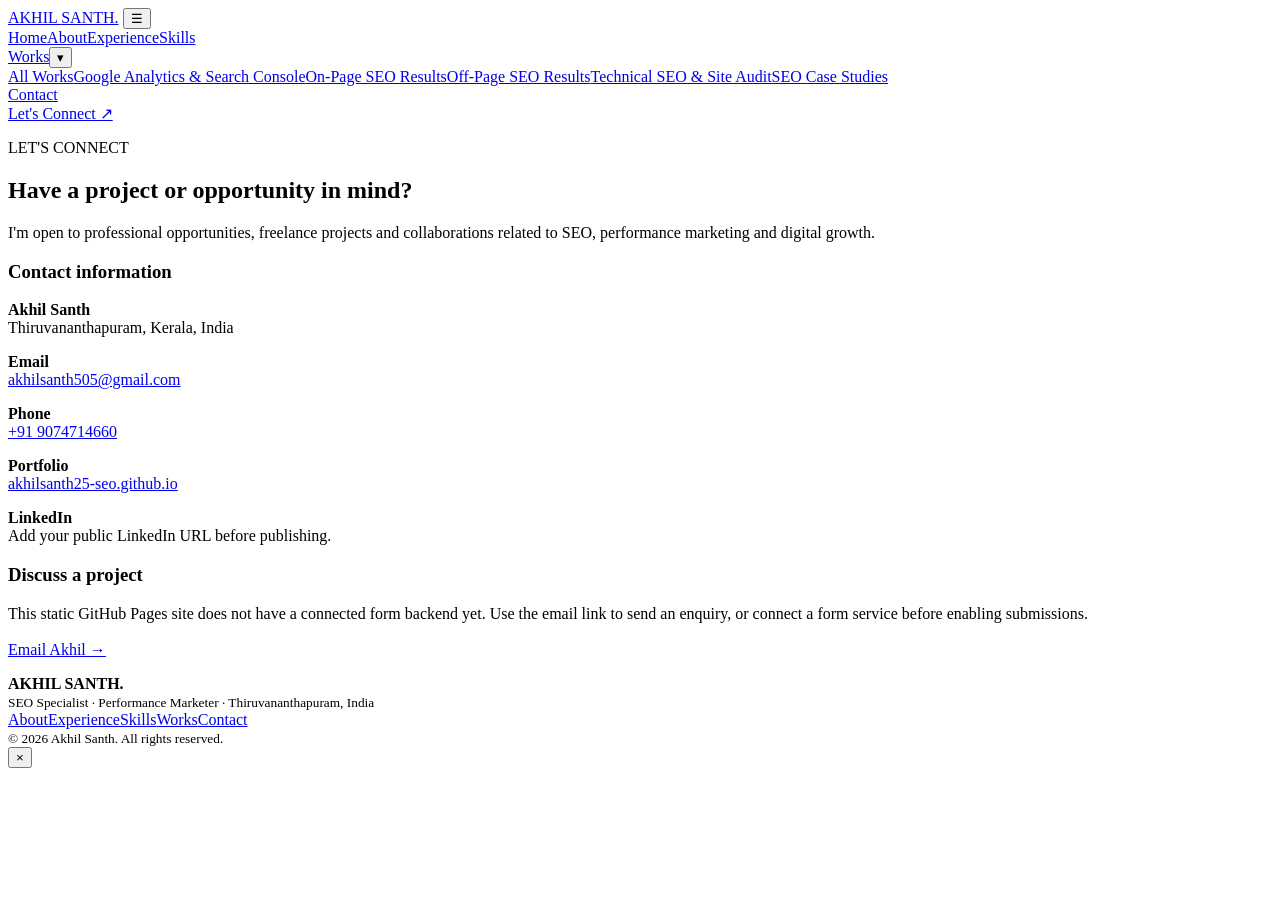
==== contact.html @ 36dccd49 "Add files via upload" ====
<!doctype html><html lang="en"><head><meta charset="utf-8"><meta name="viewport" content="width=device-width,initial-scale=1"><title>Contact Akhil Santh | SEO Specialist &amp; Performance Marketer</title><meta name="description" content="Contact Akhil Santh for SEO consulting, technical SEO, local SEO, e-commerce SEO and performance marketing opportunities."><meta name="robots" content="index,follow"><meta name="theme-color" content="#101a2d"><link rel="canonical" href="https://akhilsanth25-seo.github.io/contact.html"><link rel="preconnect" href="https://fonts.googleapis.com"><link rel="preconnect" href="https://fonts.gstatic.com" crossorigin><link href="https://fonts.googleapis.com/css2?family=Inter:wght@400;500;600;700;800;900&display=swap" rel="stylesheet"><link rel="stylesheet" href="assets/css/style.css"></head><body><header class="site-header"><div class="container nav-wrap">
<a class="brand" href="index.html">AKHIL <span>SANTH.</span></a>
<button class="menu-btn" aria-label="Toggle navigation" aria-expanded="false">☰</button>
<nav class="nav-links" aria-label="Main navigation">
<a href="index.html" >Home</a><a href="about.html" >About</a><a href="experience.html" >Experience</a><a href="skills.html" >Skills</a>
<div class="works-menu"><a class="works-link" href="works/index.html">Works</a><button class="works-toggle" aria-label="Open Works menu" aria-expanded="false" aria-haspopup="true"><span class="chevron">▾</span></button><div class="dropdown"><a href="works/index.html"  class="drop-all">All Works</a><a href="works/analytics-search-console.html"  class="">Google Analytics & Search Console</a><a href="works/on-page-seo.html"  class="">On-Page SEO Results</a><a href="works/off-page-seo.html"  class="">Off-Page SEO Results</a><a href="works/technical-seo-audit.html"  class="">Technical SEO & Site Audit</a><a href="works/case-studies.html"  class="">SEO Case Studies</a></div></div>
<a class="active" href="contact.html">Contact</a>
</nav><a class="nav-cta" href="contact.html">Let's Connect ↗</a></div></header>
<section class="page-intro"><div class="container"><p class="eyebrow">LET'S CONNECT</p><h1>Have a project or opportunity in mind?</h1><p>I'm open to professional opportunities, freelance projects and collaborations related to SEO, performance marketing and digital growth.</p></div></section>
<section class="section"><div class="container grid grid-2"><div class="card"><h3>Contact information</h3><p><strong>Akhil Santh</strong><br>Thiruvananthapuram, Kerala, India</p><p style="margin-top:14px"><strong>Email</strong><br><a href="mailto:akhilsanth505@gmail.com">akhilsanth505@gmail.com</a></p><p style="margin-top:14px"><strong>Phone</strong><br><a href="tel:+919074714660">+91 9074714660</a></p><p style="margin-top:14px"><strong>Portfolio</strong><br><a href="https://akhilsanth25-seo.github.io/">akhilsanth25-seo.github.io</a></p><p style="margin-top:14px"><strong>LinkedIn</strong><br>Add your public LinkedIn URL before publishing.</p></div><div class="card"><h3>Discuss a project</h3><p>This static GitHub Pages site does not have a connected form backend yet. Use the email link to send an enquiry, or connect a form service before enabling submissions.</p><p style="margin-top:18px"><a class="btn btn-blue" href="mailto:akhilsanth505@gmail.com?subject=Portfolio%20Enquiry">Email Akhil →</a></p></div></div></section><footer class="footer"><div class="container footer-inner"><div><strong>AKHIL SANTH.</strong><br><small>SEO Specialist · Performance Marketer · Thiruvananthapuram, India</small></div><div class="footer-links"><a href="about.html">About</a><a href="experience.html">Experience</a><a href="skills.html">Skills</a><a href="works/index.html">Works</a><a href="contact.html">Contact</a></div><small>© <span id="year"></span> Akhil Santh. All rights reserved.</small></div></footer><div class="lightbox" aria-hidden="true"><button class="lightbox-close" aria-label="Close image">×</button><img src="" alt=""></div><script src="assets/js/main.js" defer></script><script>document.getElementById("year").textContent=new Date().getFullYear();</script></body></html>
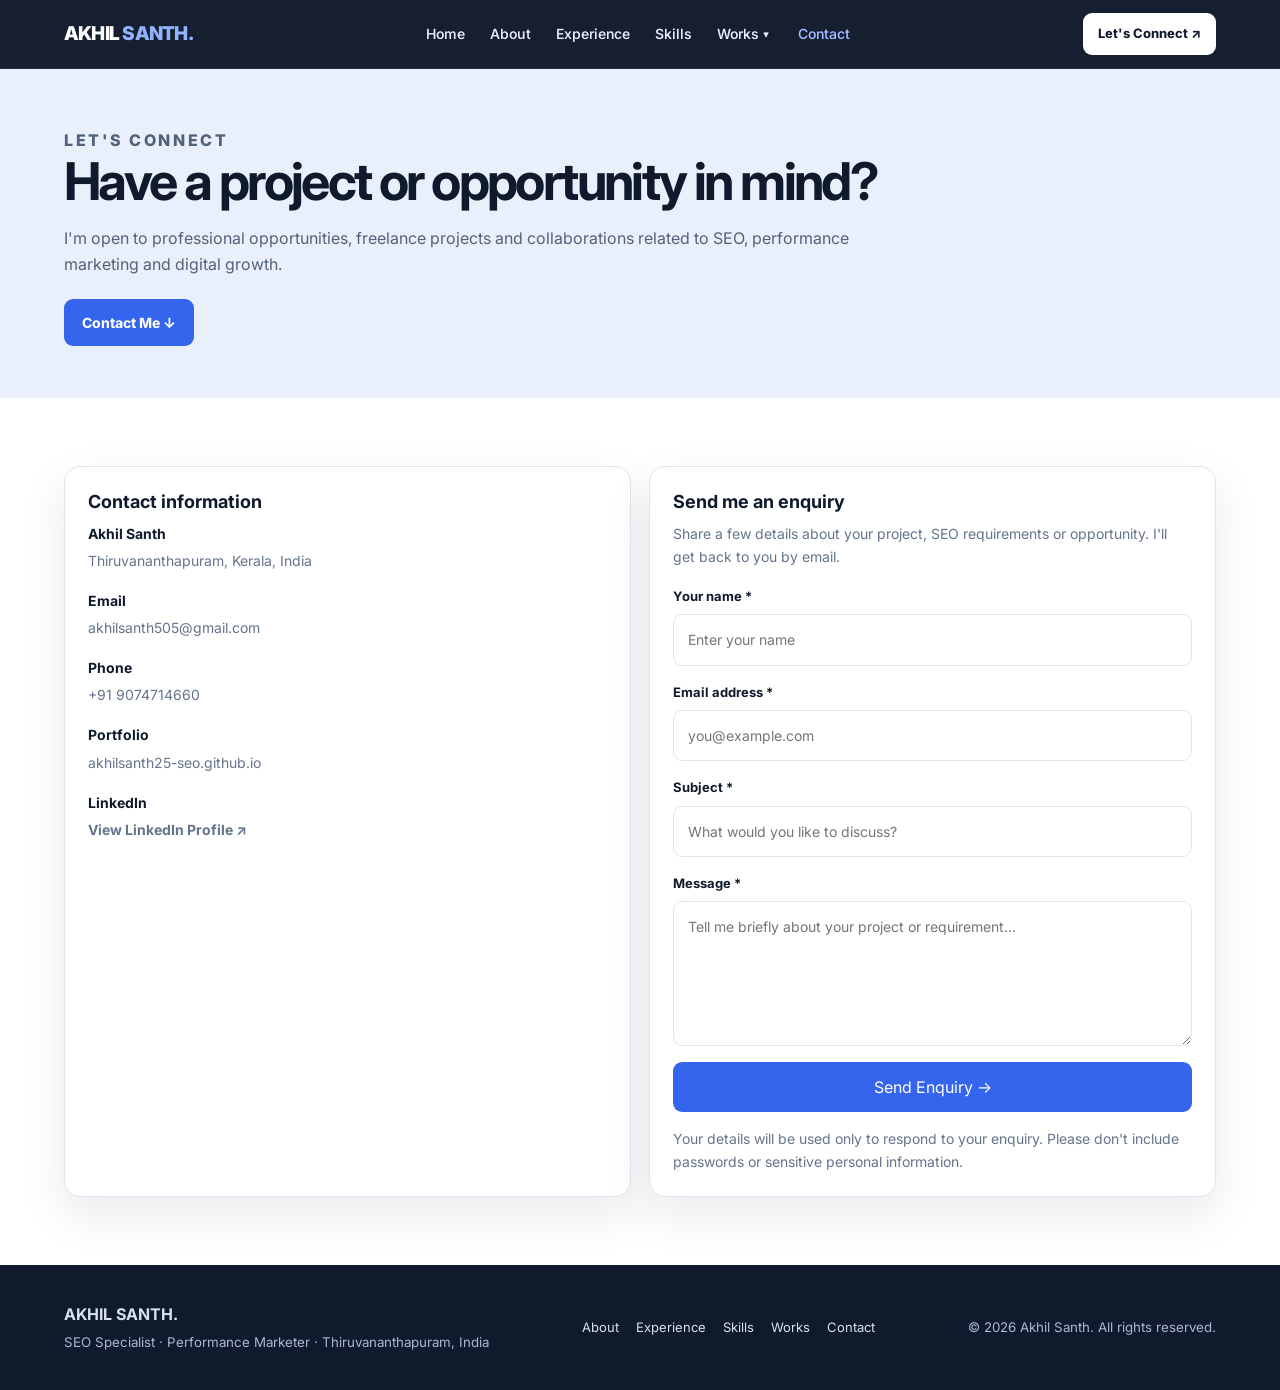
==== commit f650dd9b: "Update contact.html" ====
--- a/contact.html
+++ b/contact.html
@@ -1,10 +1,137 @@
-<!doctype html><html lang="en"><head><meta charset="utf-8"><meta name="viewport" content="width=device-width,initial-scale=1"><title>Contact Akhil Santh | SEO Specialist &amp; Performance Marketer</title><meta name="description" content="Contact Akhil Santh for SEO consulting, technical SEO, local SEO, e-commerce SEO and performance marketing opportunities."><meta name="robots" content="index,follow"><meta name="theme-color" content="#101a2d"><link rel="canonical" href="https://akhilsanth25-seo.github.io/contact.html"><link rel="preconnect" href="https://fonts.googleapis.com"><link rel="preconnect" href="https://fonts.gstatic.com" crossorigin><link href="https://fonts.googleapis.com/css2?family=Inter:wght@400;500;600;700;800;900&display=swap" rel="stylesheet"><link rel="stylesheet" href="assets/css/style.css"></head><body><header class="site-header"><div class="container nav-wrap">
-<a class="brand" href="index.html">AKHIL <span>SANTH.</span></a>
-<button class="menu-btn" aria-label="Toggle navigation" aria-expanded="false">☰</button>
-<nav class="nav-links" aria-label="Main navigation">
-<a href="index.html" >Home</a><a href="about.html" >About</a><a href="experience.html" >Experience</a><a href="skills.html" >Skills</a>
-<div class="works-menu"><a class="works-link" href="works/index.html">Works</a><button class="works-toggle" aria-label="Open Works menu" aria-expanded="false" aria-haspopup="true"><span class="chevron">▾</span></button><div class="dropdown"><a href="works/index.html"  class="drop-all">All Works</a><a href="works/analytics-search-console.html"  class="">Google Analytics & Search Console</a><a href="works/on-page-seo.html"  class="">On-Page SEO Results</a><a href="works/off-page-seo.html"  class="">Off-Page SEO Results</a><a href="works/technical-seo-audit.html"  class="">Technical SEO & Site Audit</a><a href="works/case-studies.html"  class="">SEO Case Studies</a></div></div>
-<a class="active" href="contact.html">Contact</a>
-</nav><a class="nav-cta" href="contact.html">Let's Connect ↗</a></div></header>
-<section class="page-intro"><div class="container"><p class="eyebrow">LET'S CONNECT</p><h1>Have a project or opportunity in mind?</h1><p>I'm open to professional opportunities, freelance projects and collaborations related to SEO, performance marketing and digital growth.</p></div></section>
-<section class="section"><div class="container grid grid-2"><div class="card"><h3>Contact information</h3><p><strong>Akhil Santh</strong><br>Thiruvananthapuram, Kerala, India</p><p style="margin-top:14px"><strong>Email</strong><br><a href="mailto:akhilsanth505@gmail.com">akhilsanth505@gmail.com</a></p><p style="margin-top:14px"><strong>Phone</strong><br><a href="tel:+919074714660">+91 9074714660</a></p><p style="margin-top:14px"><strong>Portfolio</strong><br><a href="https://akhilsanth25-seo.github.io/">akhilsanth25-seo.github.io</a></p><p style="margin-top:14px"><strong>LinkedIn</strong><br>Add your public LinkedIn URL before publishing.</p></div><div class="card"><h3>Discuss a project</h3><p>This static GitHub Pages site does not have a connected form backend yet. Use the email link to send an enquiry, or connect a form service before enabling submissions.</p><p style="margin-top:18px"><a class="btn btn-blue" href="mailto:akhilsanth505@gmail.com?subject=Portfolio%20Enquiry">Email Akhil →</a></p></div></div></section><footer class="footer"><div class="container footer-inner"><div><strong>AKHIL SANTH.</strong><br><small>SEO Specialist · Performance Marketer · Thiruvananthapuram, India</small></div><div class="footer-links"><a href="about.html">About</a><a href="experience.html">Experience</a><a href="skills.html">Skills</a><a href="works/index.html">Works</a><a href="contact.html">Contact</a></div><small>© <span id="year"></span> Akhil Santh. All rights reserved.</small></div></footer><div class="lightbox" aria-hidden="true"><button class="lightbox-close" aria-label="Close image">×</button><img src="" alt=""></div><script src="assets/js/main.js" defer></script><script>document.getElementById("year").textContent=new Date().getFullYear();</script></body></html>+<!doctype html>
+<html lang="en">
+<head>
+  <meta charset="utf-8">
+  <meta name="viewport" content="width=device-width, initial-scale=1">
+  <title>Contact Akhil Santh | SEO Specialist &amp; Performance Marketer</title>
+  <meta name="description" content="Contact Akhil Santh for SEO consulting, technical SEO, local SEO, e-commerce SEO and performance marketing opportunities.">
+  <meta name="robots" content="index,follow">
+  <meta name="theme-color" content="#101a2d">
+  <link rel="canonical" href="https://akhilsanth25-seo.github.io/contact.html">
+  <link rel="preconnect" href="https://fonts.googleapis.com">
+  <link rel="preconnect" href="https://fonts.gstatic.com" crossorigin>
+  <link href="https://fonts.googleapis.com/css2?family=Inter:wght@400;500;600;700;800;900&display=swap" rel="stylesheet">
+  <link rel="stylesheet" href="assets/css/style.css">
+  <style>
+    html { scroll-behavior: smooth; }
+    #enquiry-form { scroll-margin-top: 105px; }
+    .contact-intro-actions { margin-top: 22px; }
+    .contact-details p { margin: 0 0 17px; color: var(--muted); }
+    .contact-details p:last-child { margin-bottom: 0; }
+    .contact-details strong { display: inline-block; margin-bottom: 4px; color: var(--navy); }
+    .contact-details a { overflow-wrap: anywhere; }
+    .linkedin-link { display: inline-flex; align-items: center; gap: 8px; font-weight: 700; }
+    .enquiry-form { display: grid; gap: 16px; margin-top: 18px; }
+    .form-field { display: grid; gap: 7px; }
+    .form-field label { color: var(--navy); font-size: 13px; font-weight: 700; }
+    .form-field input, .form-field textarea {
+      width: 100%; box-sizing: border-box; border: 1px solid var(--line); border-radius: 9px;
+      padding: 13px 14px; background: #fff; color: var(--navy); font: inherit; font-size: 14px;
+      outline: none; transition: border-color .2s, box-shadow .2s;
+    }
+    .form-field input:focus, .form-field textarea:focus { border-color: var(--blue); box-shadow: 0 0 0 3px rgba(53, 99, 240, .12); }
+    .form-field textarea { min-height: 145px; resize: vertical; }
+    .form-note { color: var(--muted); font-size: 12px; line-height: 1.6; }
+    .form-submit { border: 0; cursor: pointer; font: inherit; }
+    .form-submit:focus-visible, .contact-intro-actions a:focus-visible { outline: 3px solid rgba(53,99,240,.35); outline-offset: 3px; }
+    .hp-field { position: absolute !important; left: -5000px !important; width: 1px !important; height: 1px !important; overflow: hidden !important; }
+    @media (max-width: 760px) { .contact-intro-actions .btn { width: 100%; } }
+  </style>
+</head>
+<body>
+  <header class="site-header">
+    <div class="container nav-wrap">
+      <a class="brand" href="index.html">AKHIL <span>SANTH.</span></a>
+      <button class="menu-btn" aria-label="Toggle navigation" aria-expanded="false">☰</button>
+      <nav class="nav-links" aria-label="Main navigation">
+        <a href="index.html">Home</a>
+        <a href="about.html">About</a>
+        <a href="experience.html">Experience</a>
+        <a href="skills.html">Skills</a>
+        <div class="works-menu">
+          <a class="works-link" href="works/index.html">Works</a>
+          <button class="works-toggle" aria-label="Open Works menu" aria-expanded="false" aria-haspopup="true"><span class="chevron">▾</span></button>
+          <div class="dropdown">
+            <a href="works/index.html" class="drop-all">All Works</a>
+            <a href="works/analytics-search-console.html">Google Analytics &amp; Search Console</a>
+            <a href="works/on-page-seo.html">On-Page SEO Results</a>
+            <a href="works/off-page-seo.html">Off-Page SEO Results</a>
+            <a href="works/technical-seo-audit.html">Technical SEO &amp; Site Audit</a>
+            <a href="works/case-studies.html">SEO Case Studies</a>
+          </div>
+        </div>
+        <a class="active" href="contact.html">Contact</a>
+      </nav>
+      <a class="nav-cta" href="#enquiry-form">Let's Connect ↗</a>
+    </div>
+  </header>
+
+  <section class="page-intro">
+    <div class="container">
+      <p class="eyebrow">LET'S CONNECT</p>
+      <h1>Have a project or opportunity in mind?</h1>
+      <p>I'm open to professional opportunities, freelance projects and collaborations related to SEO, performance marketing and digital growth.</p>
+      <div class="contact-intro-actions">
+        <a class="btn btn-blue" href="#enquiry-form">Contact Me ↓</a>
+      </div>
+    </div>
+  </section>
+
+  <section class="section">
+    <div class="container grid grid-2">
+      <div class="card contact-details">
+        <h3>Contact information</h3>
+        <p><strong>Akhil Santh</strong><br>Thiruvananthapuram, Kerala, India</p>
+        <p><strong>Email</strong><br><a href="mailto:akhilsanth505@gmail.com">akhilsanth505@gmail.com</a></p>
+        <p><strong>Phone</strong><br><a href="tel:+919074714660">+91 9074714660</a></p>
+        <p><strong>Portfolio</strong><br><a href="https://akhilsanth25-seo.github.io/">akhilsanth25-seo.github.io</a></p>
+        <p><strong>LinkedIn</strong><br><a class="linkedin-link" href="https://www.linkedin.com/in/akhil-santh-74238b272/" target="_blank" rel="noopener noreferrer">View LinkedIn Profile ↗</a></p>
+      </div>
+
+      <div class="card" id="enquiry-form">
+        <h3>Send me an enquiry</h3>
+        <p>Share a few details about your project, SEO requirements or opportunity. I'll get back to you by email.</p>
+
+        <!-- IMPORTANT: Replace YOUR_FORM_ID with the form ID provided by Formspree. -->
+        <form class="enquiry-form" action="https://formspree.io/f/YOUR_FORM_ID" method="POST">
+          <input type="hidden" name="_subject" value="New portfolio enquiry — Akhil Santh">
+          <input type="hidden" name="_template" value="table">
+          <div class="hp-field" aria-hidden="true">
+            <label for="company-website">Leave this field empty</label>
+            <input id="company-website" type="text" name="_gotcha" tabindex="-1" autocomplete="off">
+          </div>
+          <div class="form-field">
+            <label for="name">Your name *</label>
+            <input id="name" name="name" type="text" placeholder="Enter your name" autocomplete="name" required maxlength="100">
+          </div>
+          <div class="form-field">
+            <label for="email">Email address *</label>
+            <input id="email" name="email" type="email" placeholder="you@example.com" autocomplete="email" required maxlength="150">
+          </div>
+          <div class="form-field">
+            <label for="subject">Subject *</label>
+            <input id="subject" name="subject" type="text" placeholder="What would you like to discuss?" required maxlength="150">
+          </div>
+          <div class="form-field">
+            <label for="message">Message *</label>
+            <textarea id="message" name="message" placeholder="Tell me briefly about your project or requirement..." required maxlength="5000"></textarea>
+          </div>
+          <button class="btn btn-blue form-submit" type="submit">Send Enquiry →</button>
+          <p class="form-note">Your details will be used only to respond to your enquiry. Please don't include passwords or sensitive personal information.</p>
+        </form>
+      </div>
+    </div>
+  </section>
+
+  <footer class="footer">
+    <div class="container footer-inner">
+      <div><strong>AKHIL SANTH.</strong><br><small>SEO Specialist · Performance Marketer · Thiruvananthapuram, India</small></div>
+      <div class="footer-links"><a href="about.html">About</a><a href="experience.html">Experience</a><a href="skills.html">Skills</a><a href="works/index.html">Works</a><a href="contact.html">Contact</a></div>
+      <small>© <span id="year"></span> Akhil Santh. All rights reserved.</small>
+    </div>
+  </footer>
+  <div class="lightbox" aria-hidden="true"><button class="lightbox-close" aria-label="Close image">×</button><img src="" alt=""></div>
+  <script src="assets/js/main.js" defer></script>
+  <script>document.getElementById("year").textContent = new Date().getFullYear();</script>
+</body>
+</html>
--- a/assets/css/style.css
+++ b/assets/css/style.css
@@ -0,0 +1,9 @@
+
+:root{--navy:#101a2d;--navy2:#172b4f;--blue:#3565ed;--sky:#8fb2ff;--ink:#182235;--muted:#64748b;--bg:#f4f7fc;--line:#dfe6f1;--white:#fff;--green:#b8e986;--shadow:0 18px 48px rgba(16,26,45,.09)}
+*{box-sizing:border-box}html{scroll-behavior:smooth}body{margin:0;font-family:Inter,ui-sans-serif,system-ui,-apple-system,BlinkMacSystemFont,"Segoe UI",sans-serif;color:var(--ink);line-height:1.65;background:#fff}a{color:inherit;text-decoration:none}img{max-width:100%;display:block}button{font:inherit}.container{width:min(1160px,90%);margin:auto}
+.site-header{position:sticky;top:0;z-index:1000;background:rgba(15,24,41,.97);backdrop-filter:blur(14px);color:#fff;border-bottom:1px solid rgba(255,255,255,.08)}.nav-wrap{min-height:68px;display:flex;align-items:center;justify-content:space-between;gap:22px}.brand{font-weight:850;letter-spacing:-.04em;font-size:19px;white-space:nowrap}.brand span{color:#91b2ff}.nav-links{display:flex;align-items:center;gap:25px;font-size:14px;font-weight:550}.nav-links>a,.works-toggle{color:#e8eefb;transition:color .2s}.nav-links>a:hover,.works-toggle:hover,.nav-links a.active{color:#9dbaff}.works-menu{position:relative;display:flex;align-items:center}.works-toggle{border:0;background:none;cursor:pointer;padding:12px 4px;display:flex;align-items:center;gap:7px;color:#e8eefb}.works-link{color:#e8eefb;padding:12px 0}.works-link:hover{color:#9dbaff}.chevron{font-size:11px;transition:transform .2s}.works-menu.open .chevron{transform:rotate(180deg)}.dropdown{position:absolute;top:calc(100% + 5px);left:-18px;width:285px;background:#fff;color:var(--ink);border:1px solid #e4eaf3;border-radius:14px;padding:9px;box-shadow:0 22px 55px rgba(0,0,0,.2);opacity:0;visibility:hidden;transform:translateY(8px);transition:.18s ease}.works-menu.open .dropdown,.works-menu:hover .dropdown,.works-menu:focus-within .dropdown{opacity:1;visibility:visible;transform:translateY(0)}.dropdown a{display:block;padding:11px 13px;border-radius:9px;font-size:14px;line-height:1.35}.dropdown a:hover,.dropdown a[aria-current=page]{background:#eff4ff;color:#2455d9}.dropdown .drop-all{font-weight:750;border-bottom:1px solid #edf0f5;border-radius:8px;margin-bottom:4px}.nav-cta{background:#fff;color:var(--navy);padding:10px 15px;border-radius:9px;font-size:13px;font-weight:750;white-space:nowrap}.menu-btn{display:none;border:1px solid rgba(255,255,255,.25);background:transparent;color:#fff;border-radius:8px;padding:8px 11px;font-size:20px}
+.hero{background:linear-gradient(115deg,#101a2d 0%,#18335f 100%);color:#fff;padding:88px 0 82px;position:relative;overflow:hidden}.hero:after{content:"";position:absolute;width:560px;height:560px;border-radius:50%;right:-140px;top:-260px;background:radial-gradient(circle,rgba(93,143,255,.25),transparent 68%)}.eyebrow{color:#9dbaff;text-transform:uppercase;letter-spacing:.16em;font-size:11px;font-weight:800;margin:0 0 16px}.hero h1{font-size:clamp(38px,6vw,68px);line-height:1.04;letter-spacing:-.055em;max-width:900px;margin:0 0 22px}.hero p{font-size:17px;color:#d8e2f3;max-width:760px;margin:0 0 27px}.hero-actions{display:flex;flex-wrap:wrap;gap:12px}.btn{display:inline-flex;align-items:center;justify-content:center;padding:12px 18px;border-radius:9px;font-weight:750;font-size:14px}.btn-light{background:#fff;color:#15223a}.btn-outline-light{border:1px solid rgba(255,255,255,.35);color:#fff}.btn-blue{background:var(--blue);color:#fff}.pill-row{display:flex;flex-wrap:wrap;gap:9px;margin-top:26px}.pill{font-size:12px;padding:7px 12px;border:1px solid rgba(255,255,255,.22);border-radius:999px;color:#e5edfc;background:rgba(255,255,255,.06)}
+.section{padding:68px 0}.section-soft{background:var(--bg)}.section-head{max-width:760px;margin-bottom:30px}.section-kicker{color:var(--blue);font-size:10px;font-weight:850;letter-spacing:.16em;text-transform:uppercase;margin:0 0 9px}.section h2{font-size:clamp(27px,3vw,39px);letter-spacing:-.045em;line-height:1.16;margin:0 0 12px;color:var(--navy)}.lead{color:var(--muted);font-size:16px;max-width:820px;margin:0}.grid{display:grid;gap:18px}.grid-2{grid-template-columns:repeat(2,minmax(0,1fr))}.grid-3{grid-template-columns:repeat(3,minmax(0,1fr))}.grid-4{grid-template-columns:repeat(4,minmax(0,1fr))}.card{background:#fff;border:1px solid var(--line);border-radius:16px;padding:23px;box-shadow:var(--shadow)}.card h3{margin:0 0 8px;font-size:18px;line-height:1.3;color:var(--navy)}.card p{margin:0;color:var(--muted);font-size:14px}.card .icon{font-size:22px;margin-bottom:13px}.metric{font-size:34px;letter-spacing:-.05em;font-weight:850;color:var(--navy);line-height:1.15}.metric-label{font-size:12px;color:var(--muted)}.tag-row{display:flex;gap:7px;flex-wrap:wrap;margin-top:15px}.tag{background:#eff4ff;color:#2b56c6;border-radius:999px;padding:5px 9px;font-size:11px;font-weight:650}.project-card{display:flex;flex-direction:column;min-height:220px}.project-card .project-link{margin-top:auto;padding-top:18px;color:#2859dc;font-weight:750;font-size:13px}.list-clean{padding-left:18px;color:var(--muted);font-size:14px}.list-clean li{margin:6px 0}.callout{background:linear-gradient(120deg,#101a2d,#1c3c70);color:#fff;border-radius:20px;padding:34px}.callout h2{color:#fff}.callout p{color:#d6e1f4}.page-intro{background:#eaf0fb;padding:58px 0 52px}.page-intro h1{font-size:clamp(32px,4.5vw,52px);line-height:1.1;letter-spacing:-.05em;color:var(--navy);max-width:850px;margin:0 0 14px}.page-intro p{max-width:850px;color:#52627a;margin:0;font-size:16px}.breadcrumbs{font-size:12px;color:#718096;margin-bottom:17px}.breadcrumbs a{color:#315ed1}.evidence-grid{display:grid;grid-template-columns:repeat(3,minmax(0,1fr));gap:17px}.evidence-card{border:1px solid var(--line);border-radius:14px;overflow:hidden;background:#fff;box-shadow:0 10px 28px rgba(19,37,68,.06)}.evidence-card button{border:0;background:#f3f6fb;width:100%;padding:0;cursor:zoom-in;display:block}.evidence-card img{width:100%;height:215px;object-fit:contain;background:#f3f6fb}.evidence-copy{padding:13px 15px}.evidence-copy strong{font-size:13px;display:block;color:var(--navy);margin-bottom:4px}.evidence-copy p{font-size:12px;color:var(--muted);margin:0}.evidence-note{font-size:12px;color:#6b7280;background:#f8fafc;border-left:3px solid #91aef5;padding:12px 14px;margin:18px 0;border-radius:0 8px 8px 0}
+.lightbox{position:fixed;inset:0;background:rgba(5,12,25,.88);z-index:2000;display:none;align-items:center;justify-content:center;padding:25px}.lightbox.open{display:flex}.lightbox img{max-width:min(1100px,94vw);max-height:86vh;object-fit:contain;background:#fff;border-radius:8px}.lightbox-close{position:absolute;right:25px;top:15px;border:0;background:#fff;color:#111;border-radius:50%;width:42px;height:42px;font-size:24px;cursor:pointer}.timeline{border-left:2px solid #d8e2f2;margin-left:9px;padding-left:24px}.timeline-item{position:relative;margin:0 0 23px}.timeline-item:before{content:"";position:absolute;left:-32px;top:5px;width:13px;height:13px;border-radius:50%;background:var(--blue);border:3px solid #eaf0fb}.timeline-item small{color:var(--blue);font-weight:750}.timeline-item h3{margin:4px 0;color:var(--navy)}.footer{background:#101a2d;color:#d7e0ef;padding:36px 0}.footer-inner{display:flex;align-items:center;justify-content:space-between;gap:20px;flex-wrap:wrap}.footer small{color:#a9b8d0}.footer-links{display:flex;gap:17px;flex-wrap:wrap;font-size:13px}.footer-links a:hover{color:#9dbaff}
+@media(max-width:900px){.nav-links{gap:15px}.nav-cta{display:none}.grid-4{grid-template-columns:repeat(2,1fr)}.evidence-grid{grid-template-columns:repeat(2,1fr)}}
+@media(max-width:700px){.nav-wrap{min-height:64px}.menu-btn{display:block}.nav-links{display:none;position:absolute;top:64px;left:0;right:0;background:#101a2d;padding:12px 5% 18px;align-items:stretch;flex-direction:column;gap:3px;border-top:1px solid rgba(255,255,255,.1)}.nav-links.mobile-open{display:flex}.nav-links>a,.works-toggle{padding:12px 8px;width:100%;text-align:left}.works-menu{display:block}.works-menu .works-link{display:inline-block;width:calc(100% - 42px);padding:12px 8px}.works-menu .works-toggle{display:inline-flex;width:36px;justify-content:center}.works-menu{width:100%}.dropdown{position:static;width:100%;display:none;opacity:1;visibility:visible;transform:none;box-shadow:none;margin:2px 0 8px;border-radius:10px}.works-menu.open .dropdown{display:block}.hero{padding:64px 0 60px}.hero p{font-size:15px}.section{padding:52px 0}.grid-2,.grid-3,.grid-4,.evidence-grid{grid-template-columns:1fr}.evidence-card img{height:230px}.page-intro{padding:43px 0}.card{padding:19px}.callout{padding:25px}.footer-inner{align-items:flex-start;flex-direction:column}}
